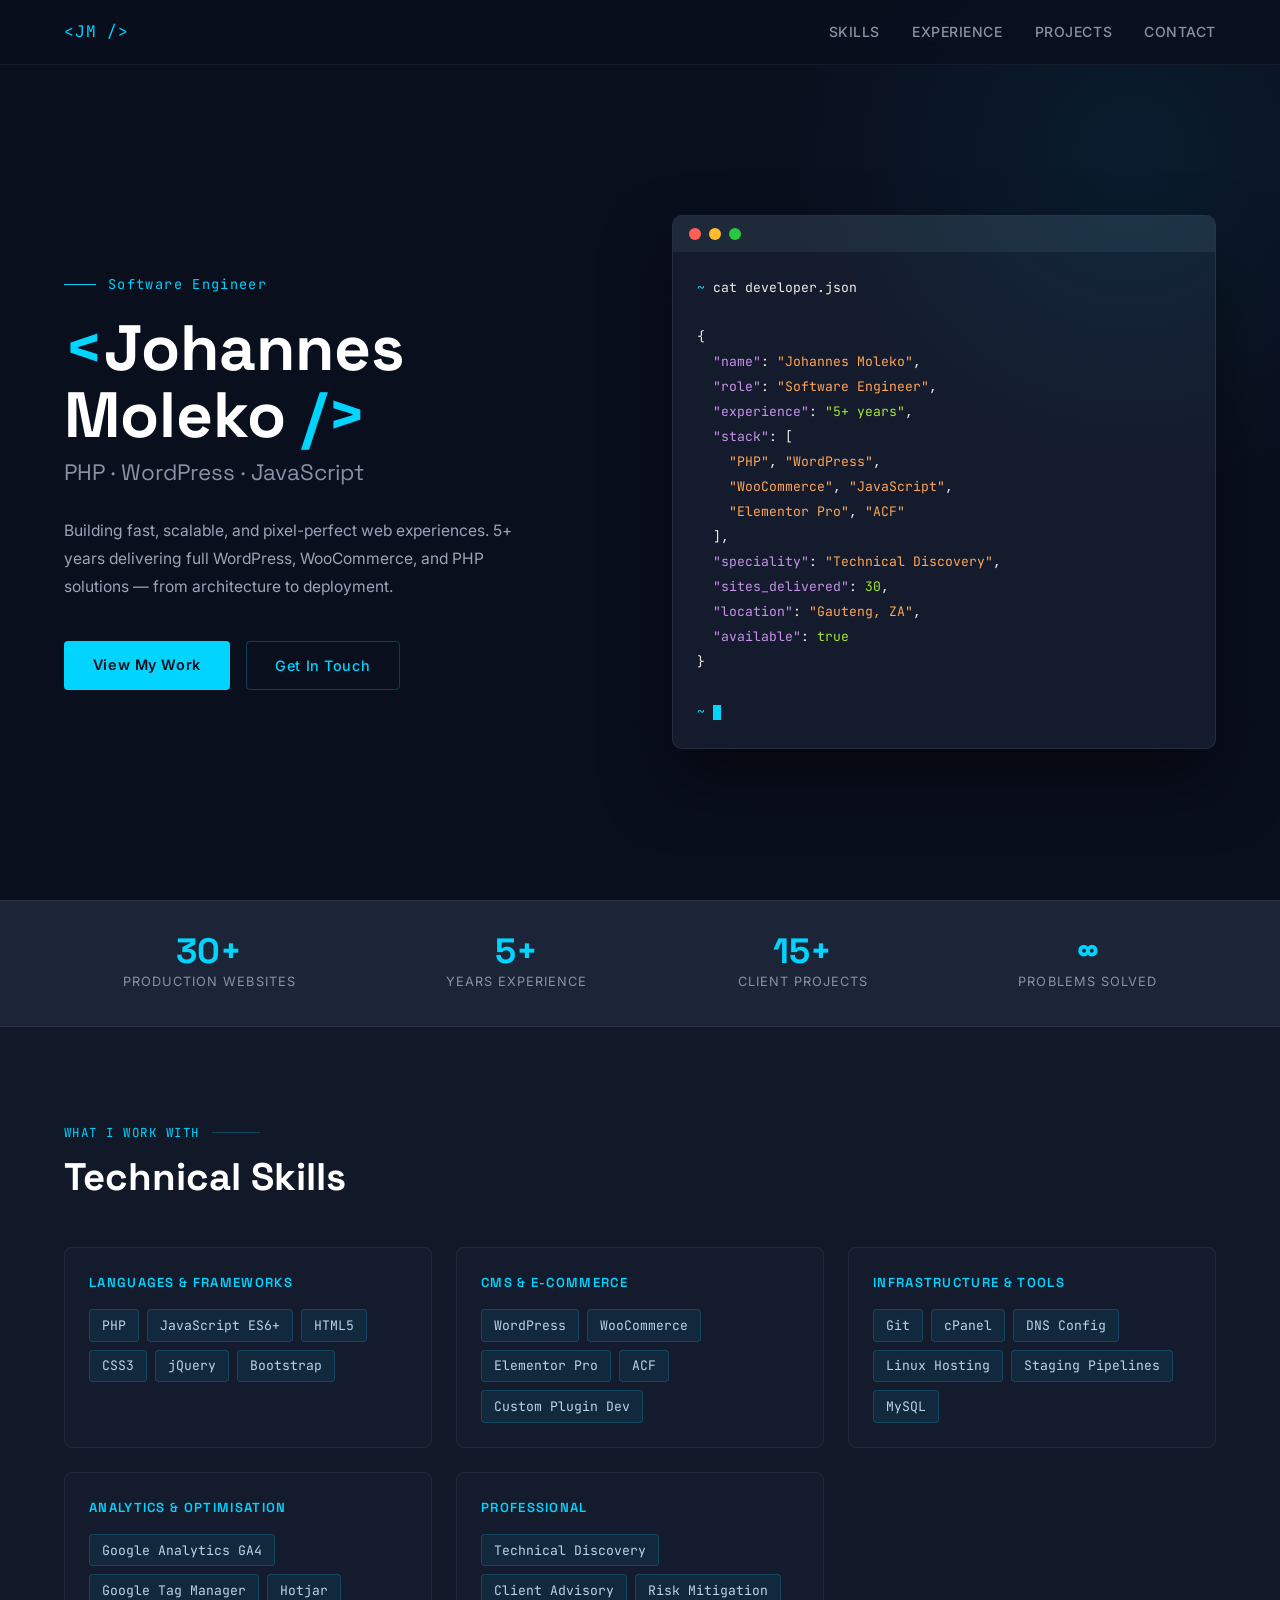
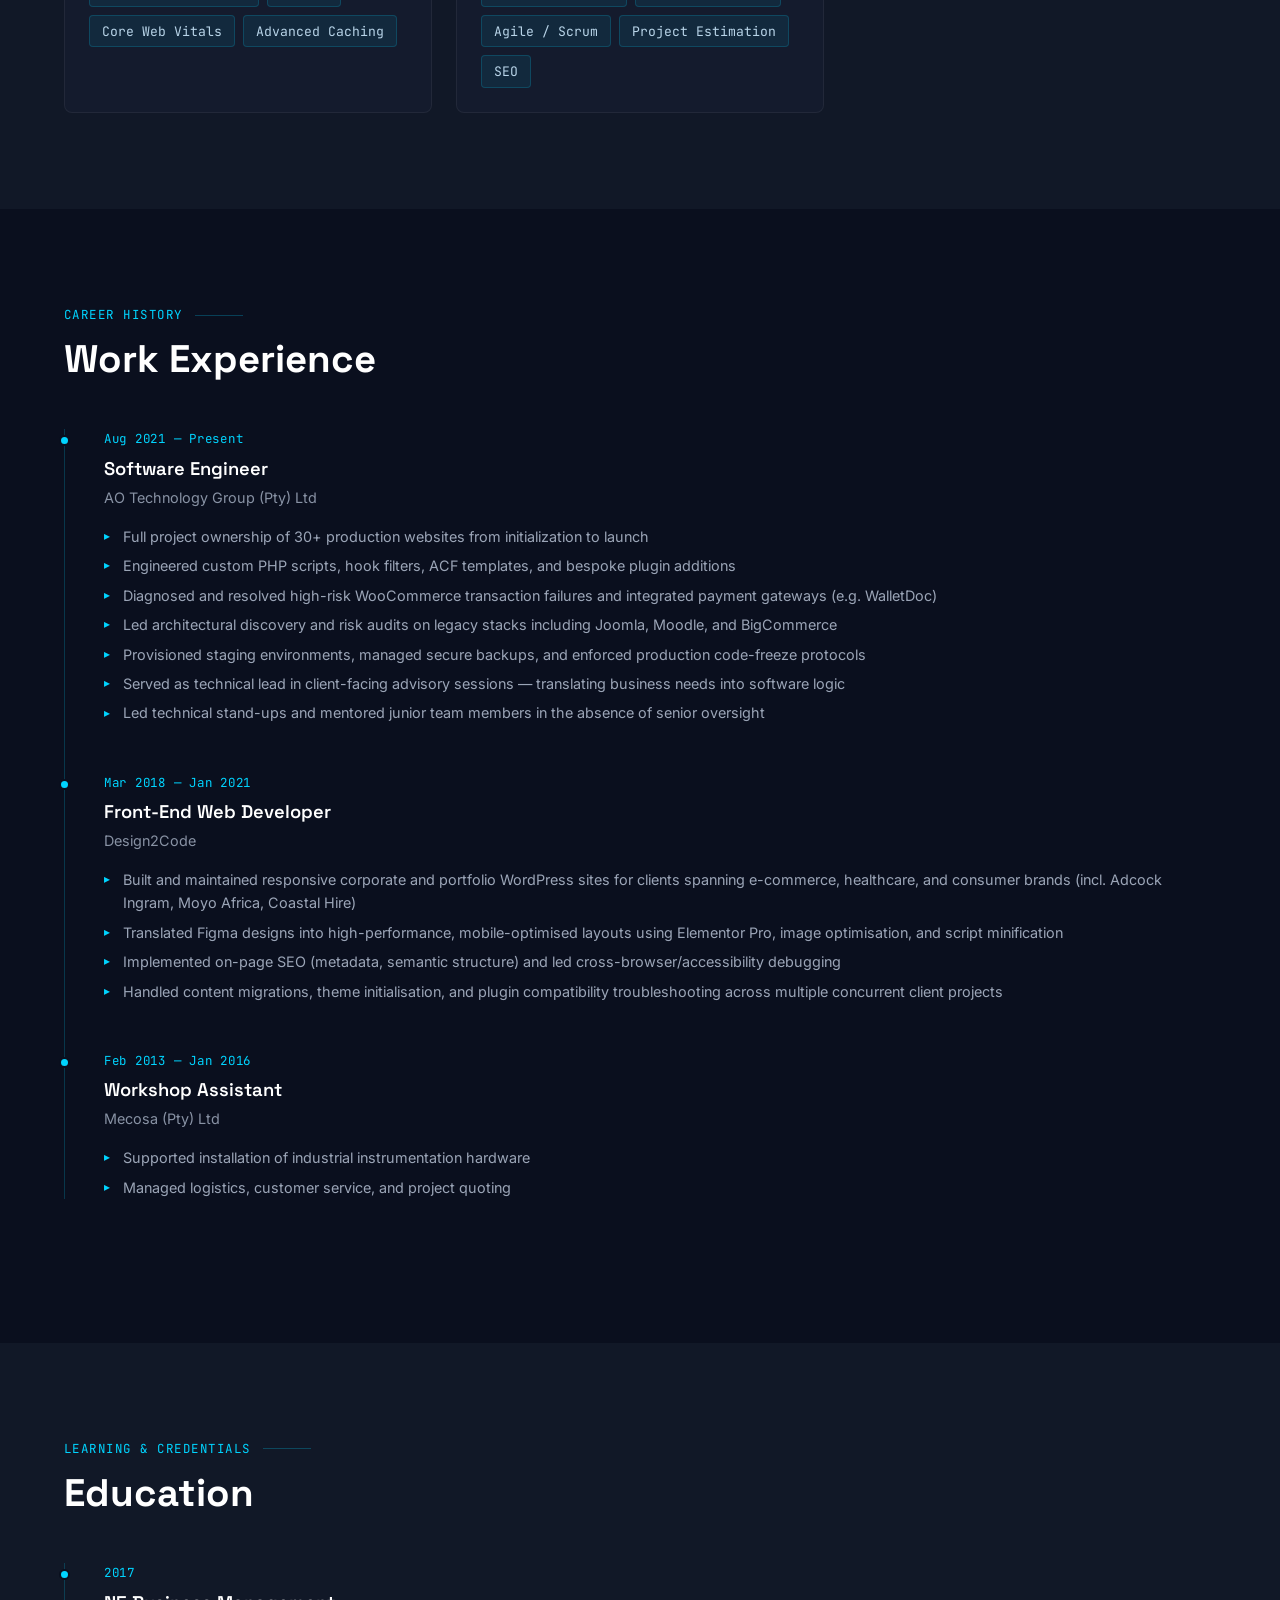
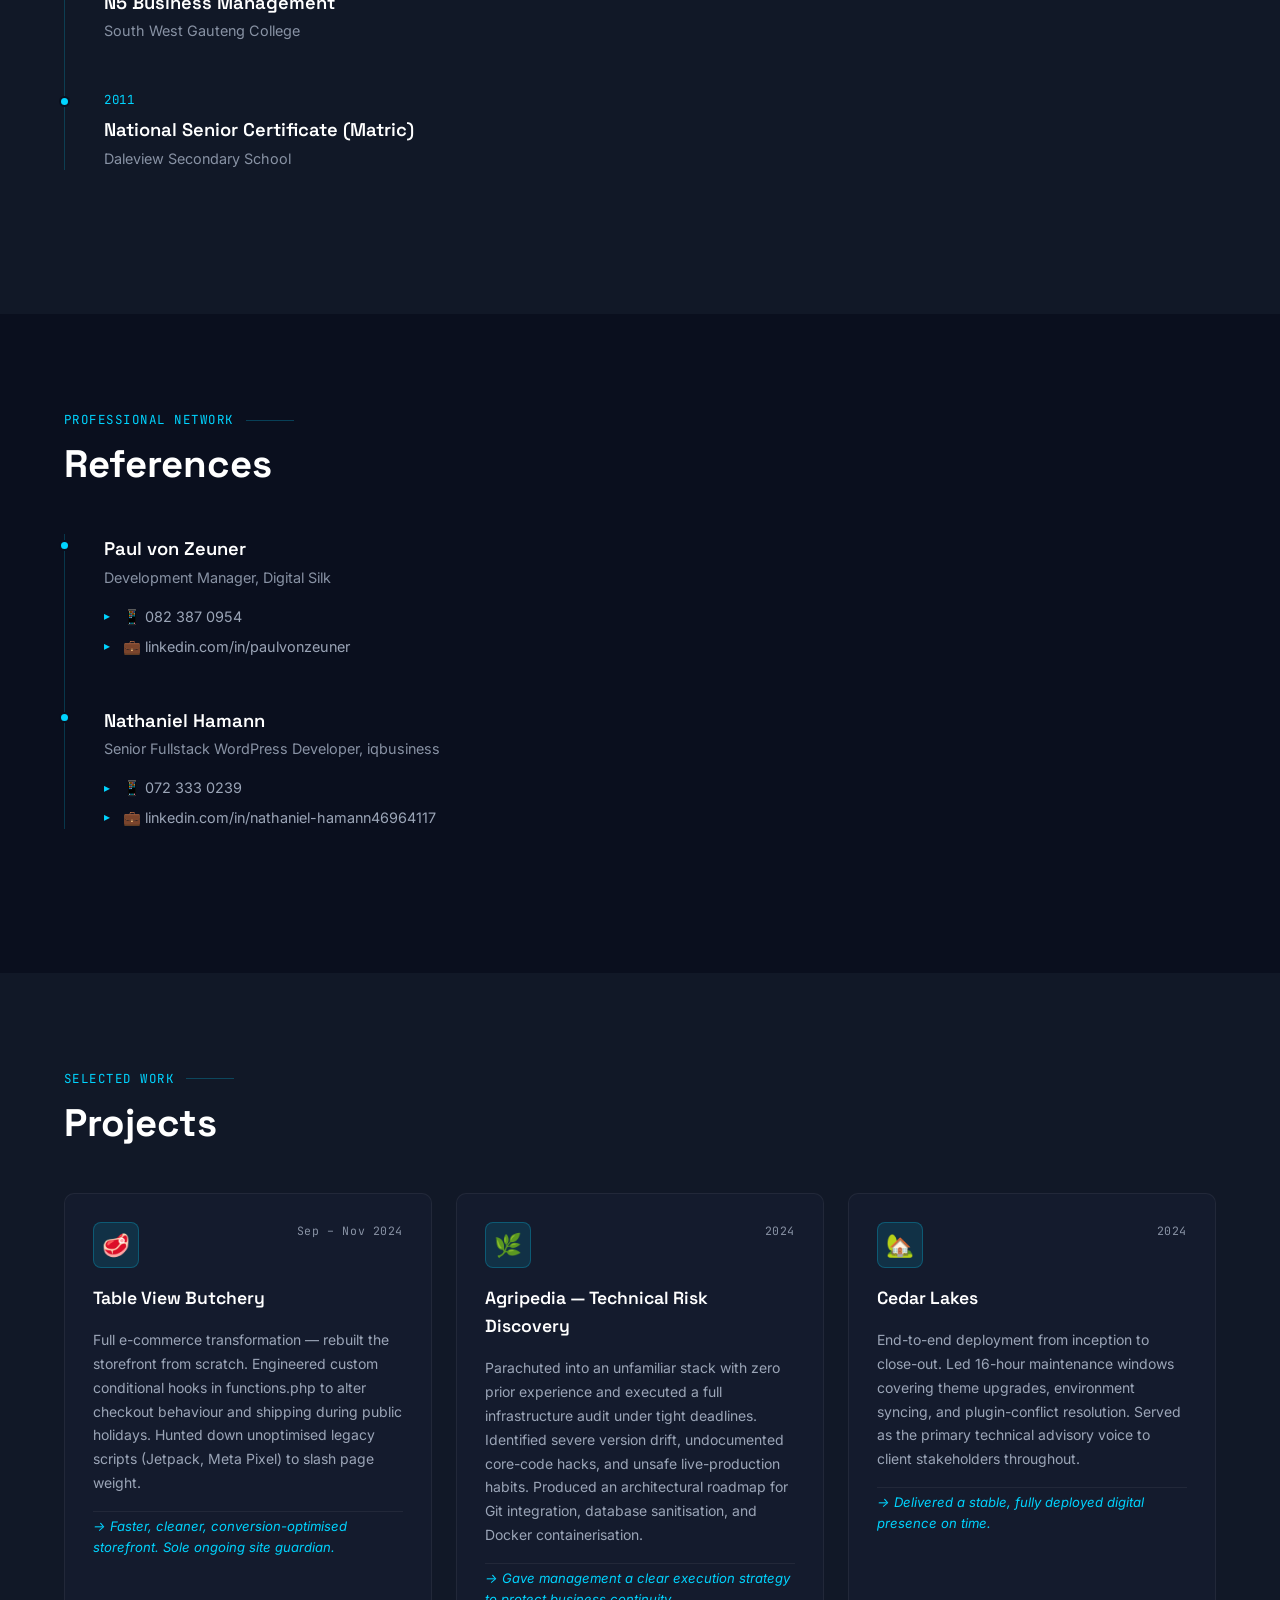
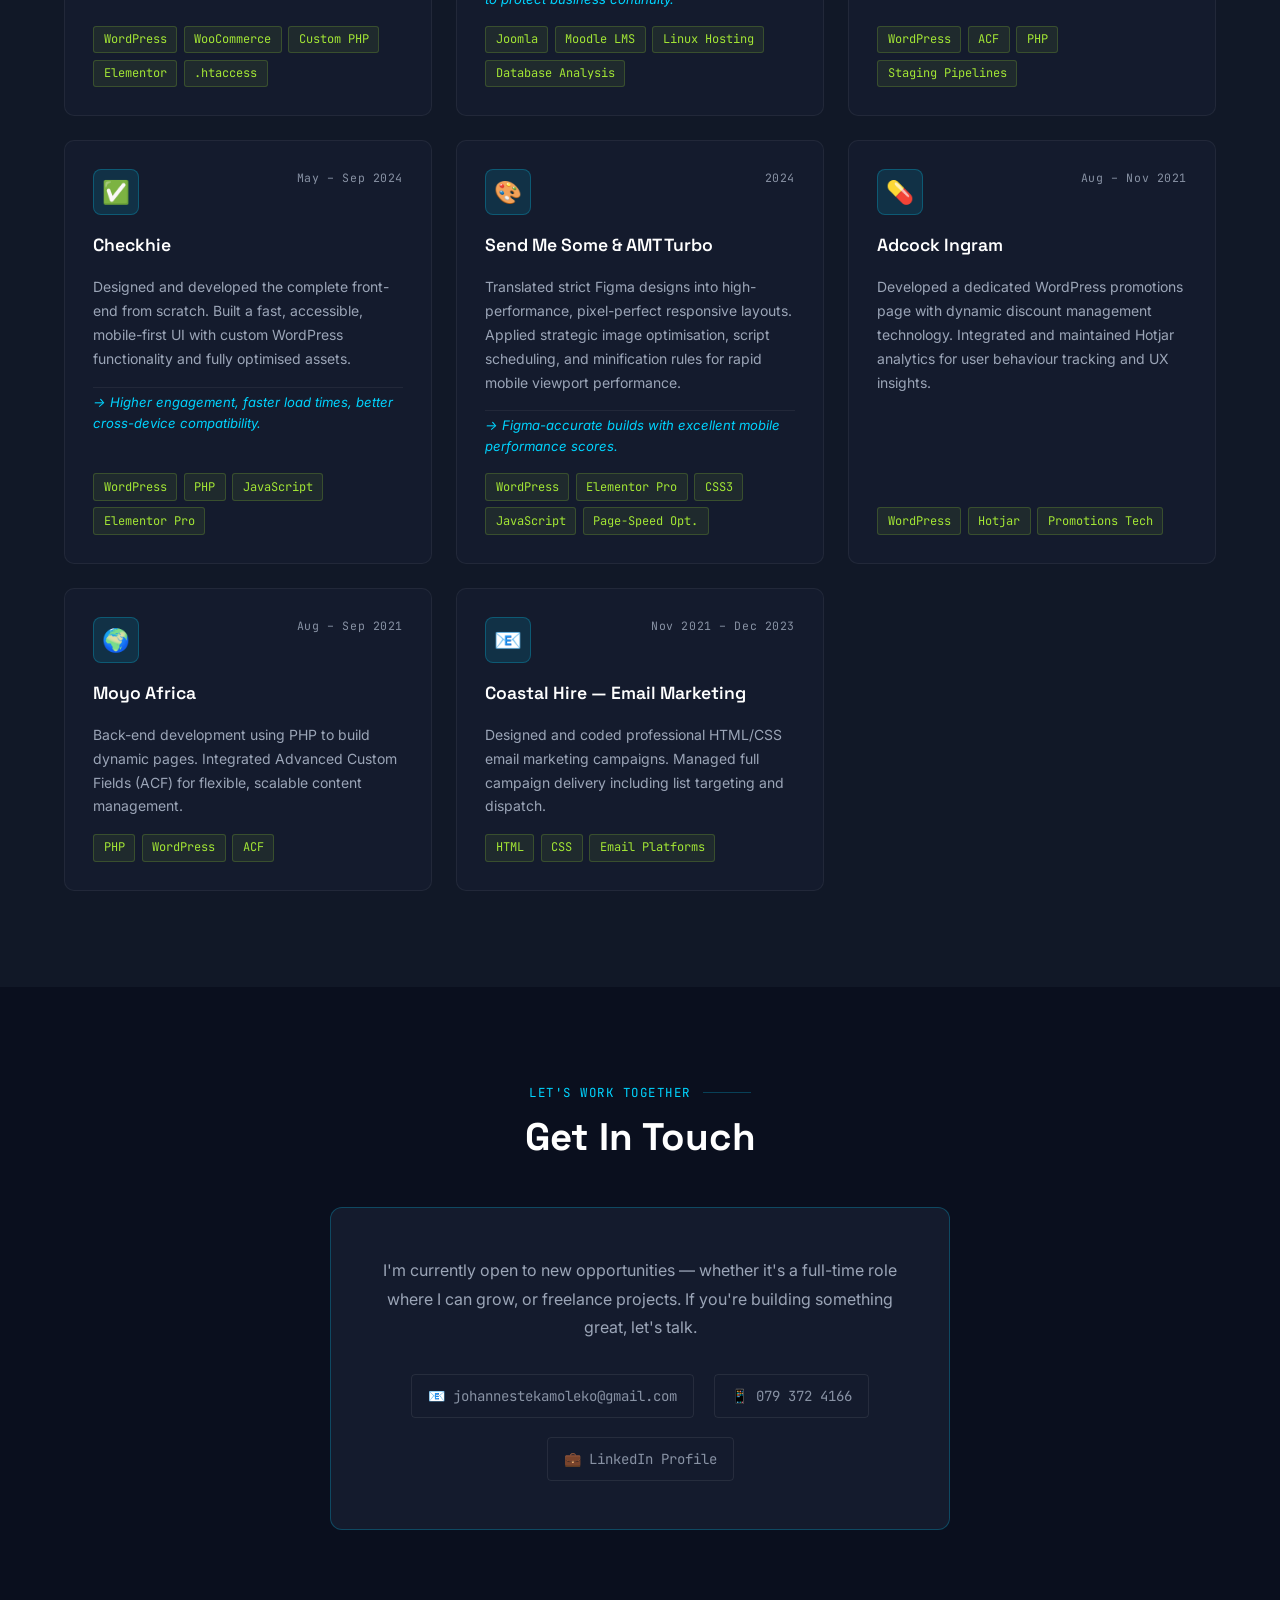
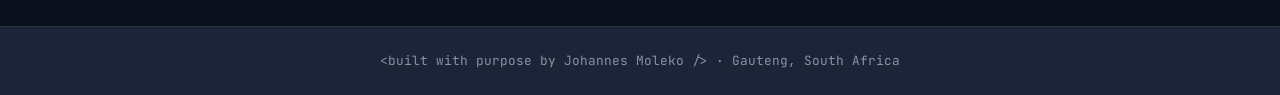
==== JLMOLEKO.html @ c2a25ba6 "Home page" ====
<!DOCTYPE html>
<html lang="en">
<head>
<meta charset="UTF-8">
<meta name="viewport" content="width=device-width, initial-scale=1.0">
<title>Johannes Moleko — Software Engineer</title>
<link href="https://fonts.googleapis.com/css2?family=Space+Grotesk:wght@300;400;500;600;700&family=Inter:wght@300;400;500&family=JetBrains+Mono:wght@400;500&display=swap" rel="stylesheet">
<style>
  *, *::before, *::after { box-sizing: border-box; margin: 0; padding: 0; }

  :root {
    --navy: #0A0F1E;
    --navy-mid: #111827;
    --navy-light: #1C2538;
    --cyan: #00D4FF;
    --cyan-dim: rgba(0,212,255,0.12);
    --cyan-border: rgba(0,212,255,0.25);
    --cream: #F0EDE6;
    --slate: #8892A4;
    --white: #ffffff;
    --card-bg: #141B2D;
  }

  html { scroll-behavior: smooth; }

  body {
    background: var(--navy);
    color: var(--cream);
    font-family: 'Inter', sans-serif;
    font-size: 16px;
    line-height: 1.6;
    overflow-x: hidden;
  }

  /* NAV */
  nav {
    position: fixed; top: 0; left: 0; right: 0; z-index: 100;
    display: flex; justify-content: space-between; align-items: center;
    padding: 1.2rem 5%;
    background: rgba(10,15,30,0.85);
    backdrop-filter: blur(12px);
    border-bottom: 1px solid rgba(255,255,255,0.05);
  }
  .nav-logo {
    font-family: 'JetBrains Mono', monospace;
    font-size: 1rem; color: var(--cyan);
    text-decoration: none; letter-spacing: 0.05em;
  }
  .nav-links { display: flex; gap: 2rem; list-style: none; }
  .nav-links a {
    color: var(--slate); text-decoration: none; font-size: 0.875rem;
    font-weight: 500; letter-spacing: 0.04em; text-transform: uppercase;
    transition: color 0.2s;
  }
  .nav-links a:hover { color: var(--cyan); }

  /* HERO */
  .hero {
    min-height: 100vh;
    display: flex; align-items: center;
    padding: 8rem 5% 4rem;
    position: relative; overflow: hidden;
  }
  .hero::before {
    content: '';
    position: absolute; top: -200px; right: -200px;
    width: 700px; height: 700px;
    background: radial-gradient(circle, rgba(0,212,255,0.07) 0%, transparent 70%);
    pointer-events: none;
  }
  .hero-grid {
    display: grid; grid-template-columns: 1fr 1fr;
    gap: 4rem; align-items: center; max-width: 1200px; margin: 0 auto; width: 100%;
  }
  .hero-eyebrow {
    font-family: 'JetBrains Mono', monospace;
    font-size: 0.85rem; color: var(--cyan);
    letter-spacing: 0.1em; margin-bottom: 1.2rem;
    display: flex; align-items: center; gap: 0.75rem;
  }
  .hero-eyebrow::before {
    content: ''; display: block;
    width: 32px; height: 1px; background: var(--cyan);
  }
  .hero-name {
    font-family: 'Space Grotesk', sans-serif;
    font-size: clamp(2.5rem, 5vw, 4.5rem);
    font-weight: 700; line-height: 1.05;
    color: var(--white); margin-bottom: 0.5rem;
  }
  .hero-bracket { color: var(--cyan); }
  .hero-title {
    font-family: 'Space Grotesk', sans-serif;
    font-size: clamp(1rem, 2vw, 1.4rem);
    font-weight: 400; color: var(--slate);
    margin-bottom: 1.8rem; line-height: 1.4;
  }
  .hero-desc {
    color: #9BA5B7; font-size: 0.975rem;
    line-height: 1.8; margin-bottom: 2.5rem; max-width: 480px;
  }
  .hero-cta { display: flex; gap: 1rem; flex-wrap: wrap; }
  .btn-primary {
    background: var(--cyan); color: var(--navy);
    padding: 0.75rem 1.8rem; border-radius: 4px;
    font-weight: 600; font-size: 0.9rem;
    text-decoration: none; letter-spacing: 0.04em;
    transition: opacity 0.2s, transform 0.2s;
    display: inline-block;
  }
  .btn-primary:hover { opacity: 0.88; transform: translateY(-2px); }
  .btn-outline {
    border: 1px solid var(--cyan-border); color: var(--cyan);
    padding: 0.75rem 1.8rem; border-radius: 4px;
    font-weight: 500; font-size: 0.9rem;
    text-decoration: none; letter-spacing: 0.04em;
    transition: background 0.2s, transform 0.2s;
    display: inline-block;
  }
  .btn-outline:hover { background: var(--cyan-dim); transform: translateY(-2px); }

  /* Terminal card */
  .terminal {
    background: var(--card-bg);
    border: 1px solid rgba(255,255,255,0.08);
    border-radius: 10px; overflow: hidden;
    box-shadow: 0 32px 64px rgba(0,0,0,0.5);
  }
  .terminal-bar {
    background: #1E2A3A; padding: 0.75rem 1rem;
    display: flex; align-items: center; gap: 0.5rem;
  }
  .dot { width: 12px; height: 12px; border-radius: 50%; }
  .dot-red { background: #FF5F57; }
  .dot-yellow { background: #FEBC2E; }
  .dot-green { background: #28C840; }
  .terminal-body {
    padding: 1.5rem;
    font-family: 'JetBrains Mono', monospace;
    font-size: 0.82rem; line-height: 1.9;
  }
  .t-prompt { color: var(--cyan); }
  .t-cmd { color: var(--cream); }
  .t-key { color: #C792EA; }
  .t-val { color: #A3E635; }
  .t-str { color: #FFA657; }
  .t-comment { color: var(--slate); }
  .cursor {
    display: inline-block; width: 8px; height: 1.1em;
    background: var(--cyan); vertical-align: text-bottom;
    animation: blink 1.1s step-end infinite;
  }
  @keyframes blink { 50% { opacity: 0; } }

  /* STATS BAR */
  .stats-bar {
    background: var(--navy-light);
    border-top: 1px solid rgba(255,255,255,0.05);
    border-bottom: 1px solid rgba(255,255,255,0.05);
    padding: 2rem 5%;
  }
  .stats-inner {
    max-width: 1200px; margin: 0 auto;
    display: flex; justify-content: space-around; flex-wrap: wrap; gap: 2rem;
  }
  .stat { text-align: center; }
  .stat-num {
    font-family: 'Space Grotesk', sans-serif;
    font-size: 2.2rem; font-weight: 700; color: var(--cyan);
    display: block; line-height: 1;
  }
  .stat-label {
    font-size: 0.8rem; color: var(--slate);
    text-transform: uppercase; letter-spacing: 0.08em;
    margin-top: 0.3rem;
  }

  /* SECTION COMMON */
  section { padding: 6rem 5%; }
  .section-inner { max-width: 1200px; margin: 0 auto; }
  .section-label {
    font-family: 'JetBrains Mono', monospace;
    font-size: 0.78rem; color: var(--cyan);
    letter-spacing: 0.12em; text-transform: uppercase;
    display: flex; align-items: center; gap: 0.75rem;
    margin-bottom: 0.75rem;
  }
  .section-label::after {
    content: ''; flex: 1; max-width: 48px;
    height: 1px; background: var(--cyan-border);
  }
  .section-title {
    font-family: 'Space Grotesk', sans-serif;
    font-size: clamp(1.8rem, 3vw, 2.6rem);
    font-weight: 700; color: var(--white);
    margin-bottom: 3rem; line-height: 1.15;
  }

  /* SKILLS */
  .skills-section { background: var(--navy-mid); }
  .skills-grid {
    display: grid; grid-template-columns: repeat(auto-fit, minmax(280px, 1fr));
    gap: 1.5rem;
  }
  .skill-group {
    background: var(--card-bg);
    border: 1px solid rgba(255,255,255,0.06);
    border-radius: 8px; padding: 1.5rem;
    transition: border-color 0.2s;
  }
  .skill-group:hover { border-color: var(--cyan-border); }
  .skill-group-title {
    font-family: 'Space Grotesk', sans-serif;
    font-size: 0.82rem; font-weight: 600;
    color: var(--cyan); text-transform: uppercase;
    letter-spacing: 0.1em; margin-bottom: 1rem;
  }
  .skill-tags { display: flex; flex-wrap: wrap; gap: 0.5rem; }
  .tag {
    background: rgba(0,212,255,0.08);
    border: 1px solid rgba(0,212,255,0.18);
    color: #B8D4E8; padding: 0.3rem 0.75rem;
    border-radius: 4px; font-size: 0.82rem;
    font-family: 'JetBrains Mono', monospace;
  }

  /* EXPERIENCE */
  .timeline { position: relative; }
  .timeline::before {
    content: ''; position: absolute;
    left: 0; top: 0; bottom: 0;
    width: 1px; background: rgba(0,212,255,0.2);
  }
  .timeline-item {
    padding-left: 2.5rem; margin-bottom: 3rem; position: relative;
  }
  .timeline-item::before {
    content: ''; position: absolute; left: -5px; top: 6px;
    width: 11px; height: 11px; border-radius: 50%;
    background: var(--cyan); border: 2px solid var(--navy);
  }
  .timeline-period {
    font-family: 'JetBrains Mono', monospace;
    font-size: 0.78rem; color: var(--cyan);
    letter-spacing: 0.06em; margin-bottom: 0.3rem;
  }
  .timeline-role {
    font-family: 'Space Grotesk', sans-serif;
    font-size: 1.15rem; font-weight: 600;
    color: var(--white); margin-bottom: 0.15rem;
  }
  .timeline-company {
    font-size: 0.9rem; color: var(--slate); margin-bottom: 1rem;
  }
  .timeline-list {
    list-style: none; display: flex; flex-direction: column; gap: 0.4rem;
  }
  .timeline-list li {
    font-size: 0.9rem; color: #9BA5B7;
    padding-left: 1.2rem; position: relative;
  }
  .timeline-list li::before {
    content: '▸'; position: absolute; left: 0;
    color: var(--cyan); font-size: 0.75rem; top: 0.1em;
  }

  /* PROJECTS */
  .projects-section { background: var(--navy-mid); }
  .projects-grid {
    display: grid; grid-template-columns: repeat(auto-fill, minmax(340px, 1fr));
    gap: 1.5rem;
  }
  .project-card {
    background: var(--card-bg);
    border: 1px solid rgba(255,255,255,0.06);
    border-radius: 10px; padding: 1.75rem;
    display: flex; flex-direction: column; gap: 1rem;
    transition: border-color 0.25s, transform 0.25s;
  }
  .project-card:hover { border-color: var(--cyan-border); transform: translateY(-4px); }
  .project-header { display: flex; justify-content: space-between; align-items: flex-start; }
  .project-icon {
    font-size: 1.4rem; background: var(--cyan-dim);
    border: 1px solid var(--cyan-border);
    width: 46px; height: 46px; border-radius: 8px;
    display: flex; align-items: center; justify-content: center;
  }
  .project-period {
    font-family: 'JetBrains Mono', monospace;
    font-size: 0.72rem; color: var(--slate);
    letter-spacing: 0.05em; text-align: right;
  }
  .project-name {
    font-family: 'Space Grotesk', sans-serif;
    font-size: 1.1rem; font-weight: 600; color: var(--white);
  }
  .project-desc { font-size: 0.875rem; color: #9BA5B7; line-height: 1.7; }
  .project-impact {
    font-size: 0.82rem; color: var(--cyan);
    font-style: italic; padding-top: 0.25rem;
    border-top: 1px solid rgba(255,255,255,0.06);
  }
  .project-stack { display: flex; flex-wrap: wrap; gap: 0.4rem; margin-top: auto; }
  .stack-tag {
    background: rgba(163,230,53,0.08); border: 1px solid rgba(163,230,53,0.2);
    color: #A3E635; padding: 0.2rem 0.6rem;
    border-radius: 3px; font-size: 0.75rem;
    font-family: 'JetBrains Mono', monospace;
  }

  /* CONTACT */
  .contact-section { text-align: center; }
  .contact-card {
    max-width: 620px; margin: 0 auto;
    background: var(--card-bg);
    border: 1px solid var(--cyan-border);
    border-radius: 12px; padding: 3rem 2.5rem;
  }
  .contact-card p { color: #9BA5B7; margin-bottom: 2rem; line-height: 1.8; }
  .contact-links { display: flex; justify-content: center; gap: 1.2rem; flex-wrap: wrap; }
  .contact-link {
    display: flex; align-items: center; gap: 0.5rem;
    color: var(--slate); text-decoration: none;
    font-size: 0.875rem; font-family: 'JetBrains Mono', monospace;
    padding: 0.6rem 1rem; border-radius: 4px;
    border: 1px solid rgba(255,255,255,0.08);
    transition: color 0.2s, border-color 0.2s;
  }
  .contact-link:hover { color: var(--cyan); border-color: var(--cyan-border); }

  /* FOOTER */
  footer {
    background: var(--navy-light);
    border-top: 1px solid rgba(255,255,255,0.05);
    padding: 1.5rem 5%; text-align: center;
    font-size: 0.8rem; color: var(--slate);
    font-family: 'JetBrains Mono', monospace;
  }

  /* RESPONSIVE */
  @media (max-width: 768px) {
    .hero-grid { grid-template-columns: 1fr; gap: 3rem; }
    .terminal { display: none; }
    .nav-links { display: none; }
    .projects-grid { grid-template-columns: 1fr; }
    section { padding: 4rem 5%; }
  }
</style>
</head>
<body>

<nav>
  <a href="#" class="nav-logo">&lt;JM /&gt;</a>
  <ul class="nav-links">
    <li><a href="#skills">Skills</a></li>
    <li><a href="#experience">Experience</a></li>
    <li><a href="#projects">Projects</a></li>
    <li><a href="#contact">Contact</a></li>
  </ul>
</nav>

<!-- HERO -->
<section class="hero" id="home">
  <div class="hero-grid">
    <div>
      <div class="hero-eyebrow">Software Engineer</div>
      <h1 class="hero-name">
        <span class="hero-bracket">&lt;</span>Johannes<br>Moleko<span class="hero-bracket"> /&gt;</span>
      </h1>
      <p class="hero-title">PHP · WordPress · JavaScript</p>
      <p class="hero-desc">
        Building fast, scalable, and pixel-perfect web experiences. 
        5+ years delivering full WordPress, WooCommerce, and PHP solutions — 
        from architecture to deployment.
      </p>
      <div class="hero-cta">
        <a href="#projects" class="btn-primary">View My Work</a>
        <a href="#contact" class="btn-outline">Get In Touch</a>
      </div>
    </div>
    <div class="terminal">
      <div class="terminal-bar">
        <div class="dot dot-red"></div>
        <div class="dot dot-yellow"></div>
        <div class="dot dot-green"></div>
      </div>
      <div class="terminal-body">
        <div><span class="t-prompt">~</span> <span class="t-cmd">cat developer.json</span></div>
        <div>&nbsp;</div>
        <div>{</div>
        <div>&nbsp;&nbsp;<span class="t-key">"name"</span>: <span class="t-str">"Johannes Moleko"</span>,</div>
        <div>&nbsp;&nbsp;<span class="t-key">"role"</span>: <span class="t-str">"Software Engineer"</span>,</div>
        <div>&nbsp;&nbsp;<span class="t-key">"experience"</span>: <span class="t-val">"5+ years"</span>,</div>
        <div>&nbsp;&nbsp;<span class="t-key">"stack"</span>: [</div>
        <div>&nbsp;&nbsp;&nbsp;&nbsp;<span class="t-str">"PHP"</span>, <span class="t-str">"WordPress"</span>,</div>
        <div>&nbsp;&nbsp;&nbsp;&nbsp;<span class="t-str">"WooCommerce"</span>, <span class="t-str">"JavaScript"</span>,</div>
        <div>&nbsp;&nbsp;&nbsp;&nbsp;<span class="t-str">"Elementor Pro"</span>, <span class="t-str">"ACF"</span></div>
        <div>&nbsp;&nbsp;],</div>
        <div>&nbsp;&nbsp;<span class="t-key">"speciality"</span>: <span class="t-str">"Technical Discovery"</span>,</div>
        <div>&nbsp;&nbsp;<span class="t-key">"sites_delivered"</span>: <span class="t-val">30</span>,</div>
        <div>&nbsp;&nbsp;<span class="t-key">"location"</span>: <span class="t-str">"Gauteng, ZA"</span>,</div>
        <div>&nbsp;&nbsp;<span class="t-key">"available"</span>: <span class="t-val">true</span></div>
        <div>}</div>
        <div>&nbsp;</div>
        <div><span class="t-prompt">~</span> <span class="cursor"></span></div>
      </div>
    </div>
  </div>
</section>

<!-- STATS -->
<div class="stats-bar">
  <div class="stats-inner">
    <div class="stat">
      <span class="stat-num">30+</span>
      <span class="stat-label">Production Websites</span>
    </div>
    <div class="stat">
      <span class="stat-num">5+</span>
      <span class="stat-label">Years Experience</span>
    </div>
    <div class="stat">
      <span class="stat-num">15+</span>
      <span class="stat-label">Client Projects</span>
    </div>
    <div class="stat">
      <span class="stat-num">∞</span>
      <span class="stat-label">Problems Solved</span>
    </div>
  </div>
</div>

<!-- SKILLS -->
<section class="skills-section" id="skills">
  <div class="section-inner">
    <div class="section-label">What I work with</div>
    <h2 class="section-title">Technical Skills</h2>
    <div class="skills-grid">
      <div class="skill-group">
        <div class="skill-group-title">Languages & Frameworks</div>
        <div class="skill-tags">
          <span class="tag">PHP</span>
          <span class="tag">JavaScript ES6+</span>
          <span class="tag">HTML5</span>
          <span class="tag">CSS3</span>
          <span class="tag">jQuery</span>
          <span class="tag">Bootstrap</span>
        </div>
      </div>
      <div class="skill-group">
        <div class="skill-group-title">CMS & E-commerce</div>
        <div class="skill-tags">
          <span class="tag">WordPress</span>
          <span class="tag">WooCommerce</span>
          <span class="tag">Elementor Pro</span>
          <span class="tag">ACF</span>
          <span class="tag">Custom Plugin Dev</span>
        </div>
      </div>
      <div class="skill-group">
        <div class="skill-group-title">Infrastructure & Tools</div>
        <div class="skill-tags">
          <span class="tag">Git</span>
          <span class="tag">cPanel</span>
          <span class="tag">DNS Config</span>
          <span class="tag">Linux Hosting</span>
          <span class="tag">Staging Pipelines</span>
          <span class="tag">MySQL</span>
        </div>
      </div>
      <div class="skill-group">
        <div class="skill-group-title">Analytics & Optimisation</div>
        <div class="skill-tags">
          <span class="tag">Google Analytics GA4</span>
          <span class="tag">Google Tag Manager</span>
          <span class="tag">Hotjar</span>
          <span class="tag">Core Web Vitals</span>
          <span class="tag">Advanced Caching</span>
        </div>
      </div>
      <div class="skill-group">
        <div class="skill-group-title">Professional</div>
        <div class="skill-tags">
          <span class="tag">Technical Discovery</span>
          <span class="tag">Client Advisory</span>
          <span class="tag">Risk Mitigation</span>
          <span class="tag">Agile / Scrum</span>
          <span class="tag">Project Estimation</span>
          <span class="tag">SEO</span>
        </div>
      </div>
    </div>
  </div>
</section>

<!-- EXPERIENCE -->
<section id="experience">
  <div class="section-inner">
    <div class="section-label">Career history</div>
    <h2 class="section-title">Work Experience</h2>
    <div class="timeline">
      <div class="timeline-item">
        <div class="timeline-period">Aug 2021 — Present</div>
        <div class="timeline-role">Software Engineer</div>
        <div class="timeline-company">AO Technology Group (Pty) Ltd</div>
        <ul class="timeline-list">
          <li>Full project ownership of 30+ production websites from initialization to launch</li>
          <li>Engineered custom PHP scripts, hook filters, ACF templates, and bespoke plugin additions</li>
          <li>Diagnosed and resolved high-risk WooCommerce transaction failures and integrated payment gateways (e.g. WalletDoc)</li>
          <li>Led architectural discovery and risk audits on legacy stacks including Joomla, Moodle, and BigCommerce</li>
          <li>Provisioned staging environments, managed secure backups, and enforced production code-freeze protocols</li>
          <li>Served as technical lead in client-facing advisory sessions — translating business needs into software logic</li>
          <li>Led technical stand-ups and mentored junior team members in the absence of senior oversight</li>
        </ul>
      </div>
      <div class="timeline-item">
        <div class="timeline-period">Mar 2018 — Jan 2021</div>
        <div class="timeline-role">Front-End Web Developer</div>
        <div class="timeline-company">Design2Code</div>
        <ul class="timeline-list">
          <li>Built and maintained responsive corporate and portfolio WordPress sites for clients spanning e-commerce, healthcare, and consumer brands (incl. Adcock Ingram, Moyo Africa, Coastal Hire)</li>
          <li>Translated Figma designs into high-performance, mobile-optimised layouts using Elementor Pro, image optimisation, and script minification</li>
          <li>Implemented on-page SEO (metadata, semantic structure) and led cross-browser/accessibility debugging</li>
          <li>Handled content migrations, theme initialisation, and plugin compatibility troubleshooting across multiple concurrent client projects</li>
        </ul>
      </div>
      <div class="timeline-item">
        <div class="timeline-period">Feb 2013 — Jan 2016</div>
        <div class="timeline-role">Workshop Assistant</div>
        <div class="timeline-company">Mecosa (Pty) Ltd</div>
        <ul class="timeline-list">
          <li>Supported installation of industrial instrumentation hardware</li>
          <li>Managed logistics, customer service, and project quoting</li>
        </ul>
      </div>
    </div>
  </div>
</section>

<!-- EDUCATION -->
<section class="skills-section" id="education">
  <div class="section-inner">
    <div class="section-label">Learning & credentials</div>
    <h2 class="section-title">Education</h2>
    <div class="timeline">
      <div class="timeline-item">
        <div class="timeline-period">2017</div>
        <div class="timeline-role">N5 Business Management</div>
        <div class="timeline-company">South West Gauteng College</div>
      </div>
      <div class="timeline-item">
        <div class="timeline-period">2011</div>
        <div class="timeline-role">National Senior Certificate (Matric)</div>
        <div class="timeline-company">Daleview Secondary School</div>
      </div>
    </div>
  </div>
</section>

<!-- REFERENCES -->
<section id="references">
  <div class="section-inner">
    <div class="section-label">Professional network</div>
    <h2 class="section-title">References</h2>
    <div class="timeline">
      <div class="timeline-item">
        <div class="timeline-role">Paul von Zeuner</div>
        <div class="timeline-company">Development Manager, Digital Silk</div>
        <ul class="timeline-list">
          <li>📱 082 387 0954</li>
          <li>💼 linkedin.com/in/paulvonzeuner</li>
        </ul>
      </div>
      <div class="timeline-item">
        <div class="timeline-role">Nathaniel Hamann</div>
        <div class="timeline-company">Senior Fullstack WordPress Developer, iqbusiness</div>
        <ul class="timeline-list">
          <li>📱 072 333 0239</li>
          <li>💼 linkedin.com/in/nathaniel-hamann46964117</li>
        </ul>
      </div>
    </div>
  </div>
</section>

<!-- PROJECTS -->
<section class="projects-section" id="projects">
  <div class="section-inner">
    <div class="section-label">Selected work</div>
    <h2 class="section-title">Projects</h2>
    <div class="projects-grid">

      <div class="project-card">
        <div class="project-header">
          <div class="project-icon">🥩</div>
          <div class="project-period">Sep – Nov 2024</div>
        </div>
        <div class="project-name">Table View Butchery</div>
        <div class="project-desc">Full e-commerce transformation — rebuilt the storefront from scratch. Engineered custom conditional hooks in functions.php to alter checkout behaviour and shipping during public holidays. Hunted down unoptimised legacy scripts (Jetpack, Meta Pixel) to slash page weight.</div>
        <div class="project-impact">→ Faster, cleaner, conversion-optimised storefront. Sole ongoing site guardian.</div>
        <div class="project-stack">
          <span class="stack-tag">WordPress</span>
          <span class="stack-tag">WooCommerce</span>
          <span class="stack-tag">Custom PHP</span>
          <span class="stack-tag">Elementor</span>
          <span class="stack-tag">.htaccess</span>
        </div>
      </div>

      <div class="project-card">
        <div class="project-header">
          <div class="project-icon">🌿</div>
          <div class="project-period">2024</div>
        </div>
        <div class="project-name">Agripedia — Technical Risk Discovery</div>
        <div class="project-desc">Parachuted into an unfamiliar stack with zero prior experience and executed a full infrastructure audit under tight deadlines. Identified severe version drift, undocumented core-code hacks, and unsafe live-production habits. Produced an architectural roadmap for Git integration, database sanitisation, and Docker containerisation.</div>
        <div class="project-impact">→ Gave management a clear execution strategy to protect business continuity.</div>
        <div class="project-stack">
          <span class="stack-tag">Joomla</span>
          <span class="stack-tag">Moodle LMS</span>
          <span class="stack-tag">Linux Hosting</span>
          <span class="stack-tag">Database Analysis</span>
        </div>
      </div>

      <div class="project-card">
        <div class="project-header">
          <div class="project-icon">🏡</div>
          <div class="project-period">2024</div>
        </div>
        <div class="project-name">Cedar Lakes</div>
        <div class="project-desc">End-to-end deployment from inception to close-out. Led 16-hour maintenance windows covering theme upgrades, environment syncing, and plugin-conflict resolution. Served as the primary technical advisory voice to client stakeholders throughout.</div>
        <div class="project-impact">→ Delivered a stable, fully deployed digital presence on time.</div>
        <div class="project-stack">
          <span class="stack-tag">WordPress</span>
          <span class="stack-tag">ACF</span>
          <span class="stack-tag">PHP</span>
          <span class="stack-tag">Staging Pipelines</span>
        </div>
      </div>

      <div class="project-card">
        <div class="project-header">
          <div class="project-icon">✅</div>
          <div class="project-period">May – Sep 2024</div>
        </div>
        <div class="project-name">Checkhie</div>
        <div class="project-desc">Designed and developed the complete front-end from scratch. Built a fast, accessible, mobile-first UI with custom WordPress functionality and fully optimised assets.</div>
        <div class="project-impact">→ Higher engagement, faster load times, better cross-device compatibility.</div>
        <div class="project-stack">
          <span class="stack-tag">WordPress</span>
          <span class="stack-tag">PHP</span>
          <span class="stack-tag">JavaScript</span>
          <span class="stack-tag">Elementor Pro</span>
        </div>
      </div>

      <div class="project-card">
        <div class="project-header">
          <div class="project-icon">🎨</div>
          <div class="project-period">2024</div>
        </div>
        <div class="project-name">Send Me Some & AMT Turbo</div>
        <div class="project-desc">Translated strict Figma designs into high-performance, pixel-perfect responsive layouts. Applied strategic image optimisation, script scheduling, and minification rules for rapid mobile viewport performance.</div>
        <div class="project-impact">→ Figma-accurate builds with excellent mobile performance scores.</div>
        <div class="project-stack">
          <span class="stack-tag">WordPress</span>
          <span class="stack-tag">Elementor Pro</span>
          <span class="stack-tag">CSS3</span>
          <span class="stack-tag">JavaScript</span>
          <span class="stack-tag">Page-Speed Opt.</span>
        </div>
      </div>

      <div class="project-card">
        <div class="project-header">
          <div class="project-icon">💊</div>
          <div class="project-period">Aug – Nov 2021</div>
        </div>
        <div class="project-name">Adcock Ingram</div>
        <div class="project-desc">Developed a dedicated WordPress promotions page with dynamic discount management technology. Integrated and maintained Hotjar analytics for user behaviour tracking and UX insights.</div>
        <div class="project-stack">
          <span class="stack-tag">WordPress</span>
          <span class="stack-tag">Hotjar</span>
          <span class="stack-tag">Promotions Tech</span>
        </div>
      </div>

      <div class="project-card">
        <div class="project-header">
          <div class="project-icon">🌍</div>
          <div class="project-period">Aug – Sep 2021</div>
        </div>
        <div class="project-name">Moyo Africa</div>
        <div class="project-desc">Back-end development using PHP to build dynamic pages. Integrated Advanced Custom Fields (ACF) for flexible, scalable content management.</div>
        <div class="project-stack">
          <span class="stack-tag">PHP</span>
          <span class="stack-tag">WordPress</span>
          <span class="stack-tag">ACF</span>
        </div>
      </div>

      <div class="project-card">
        <div class="project-header">
          <div class="project-icon">📧</div>
          <div class="project-period">Nov 2021 – Dec 2023</div>
        </div>
        <div class="project-name">Coastal Hire — Email Marketing</div>
        <div class="project-desc">Designed and coded professional HTML/CSS email marketing campaigns. Managed full campaign delivery including list targeting and dispatch.</div>
        <div class="project-stack">
          <span class="stack-tag">HTML</span>
          <span class="stack-tag">CSS</span>
          <span class="stack-tag">Email Platforms</span>
        </div>
      </div>

    </div>
  </div>
</section>

<!-- CONTACT -->
<section class="contact-section" id="contact">
  <div class="section-inner">
    <div class="section-label" style="justify-content: center;">Let's work together</div>
    <h2 class="section-title" style="text-align:center;">Get In Touch</h2>
    <div class="contact-card">
      <p>I'm currently open to new opportunities — whether it's a full-time role where I can grow, or freelance projects. If you're building something great, let's talk.</p>
      <div class="contact-links">
        <a href="mailto:johannestekamoleko@gmail.com" class="contact-link">
          📧 johannestekamoleko@gmail.com
        </a>
        <a href="tel:0793724166" class="contact-link">
          📱 079 372 4166
        </a>
        <a href="https://www.linkedin.com/in/johannes-moleko/" target="_blank" class="contact-link">
          💼 LinkedIn Profile
        </a>
      </div>
    </div>
  </div>
</section>

<footer>
  &lt;built with purpose by Johannes Moleko /&gt; · Gauteng, South Africa
</footer>

</body>
</html>
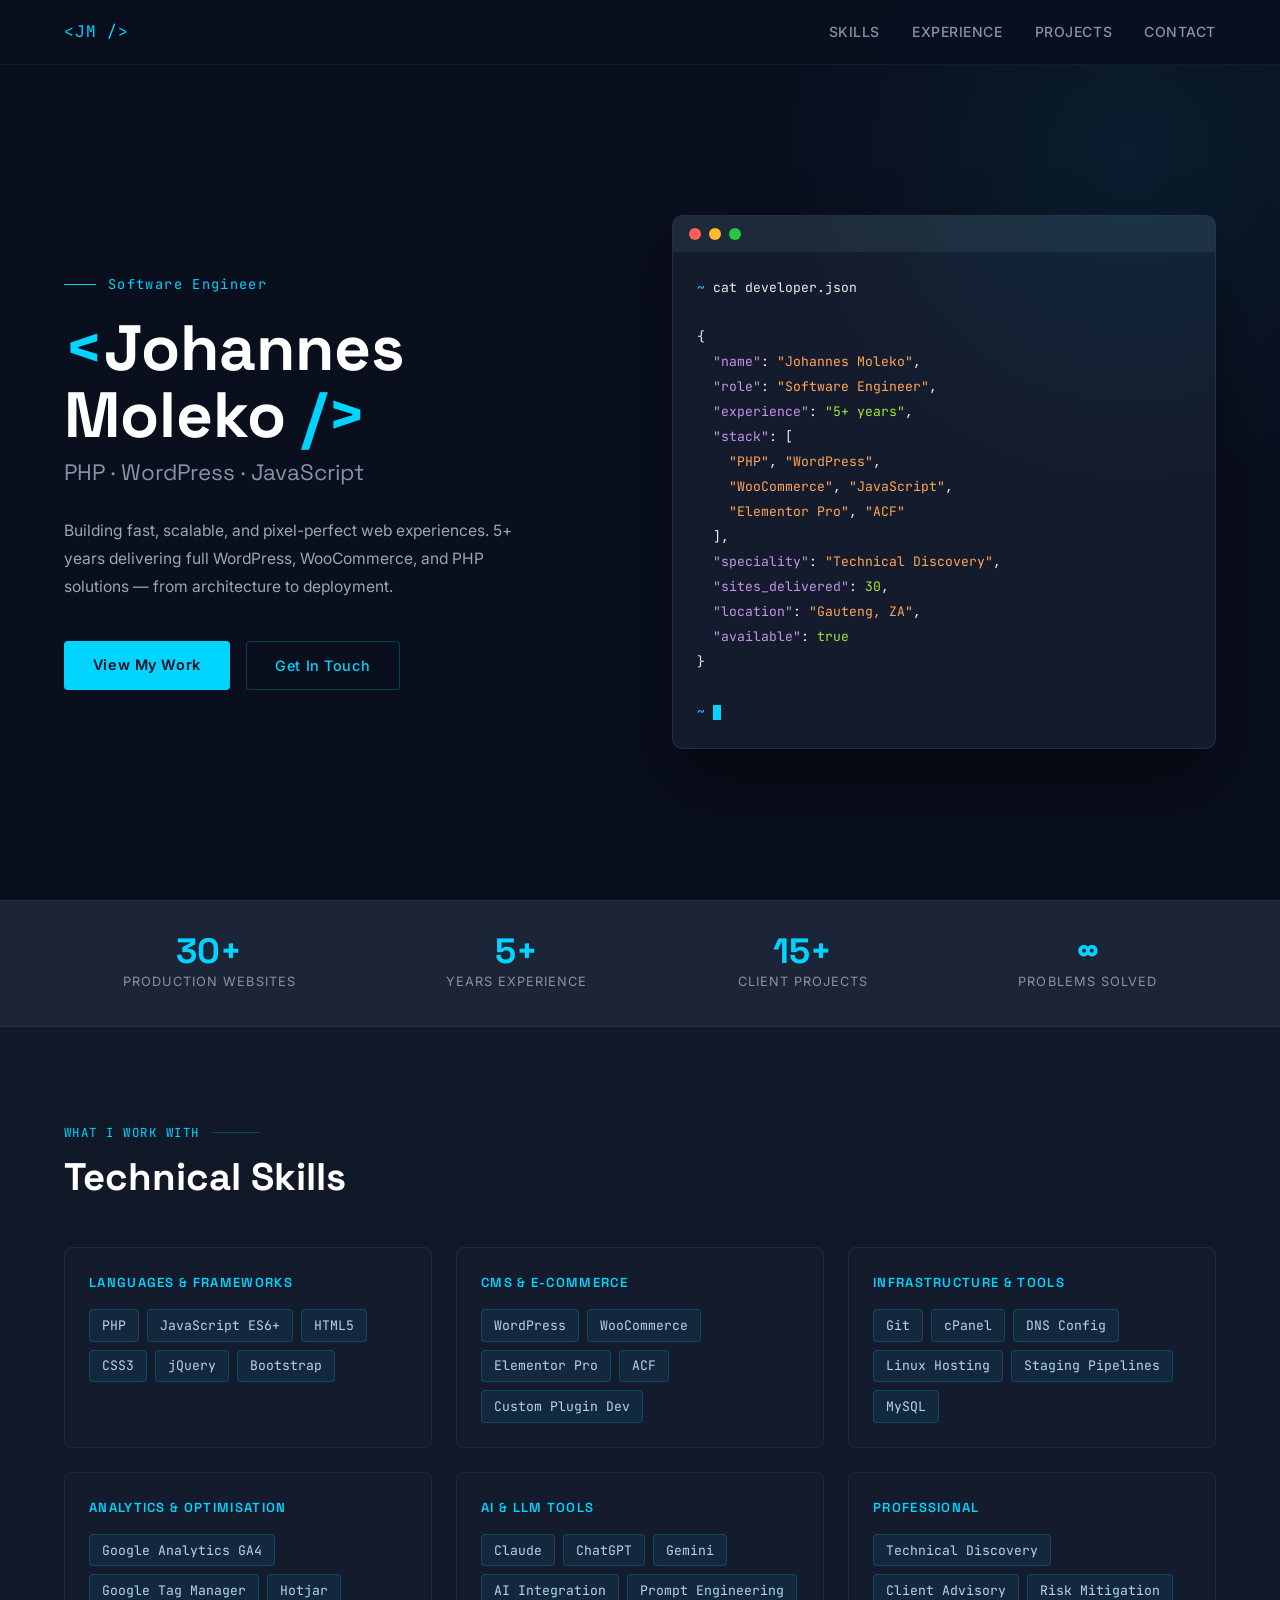
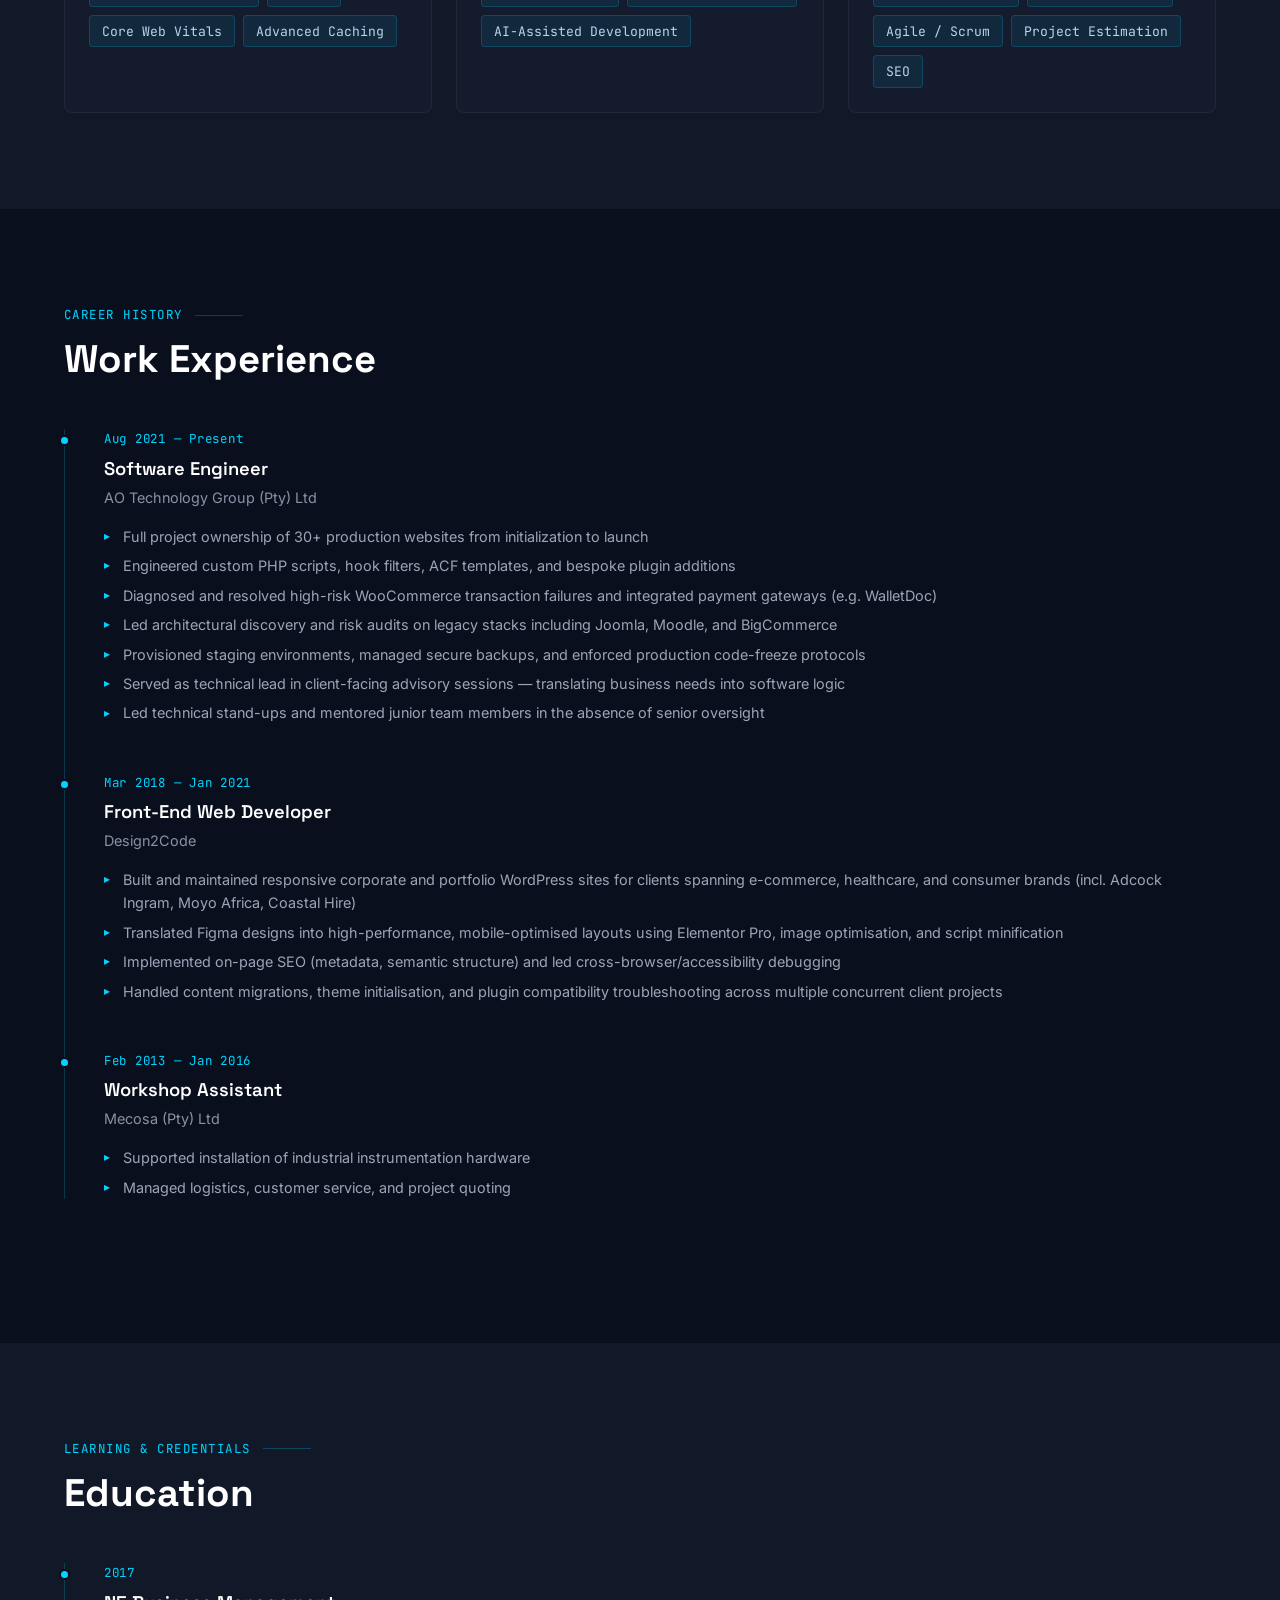
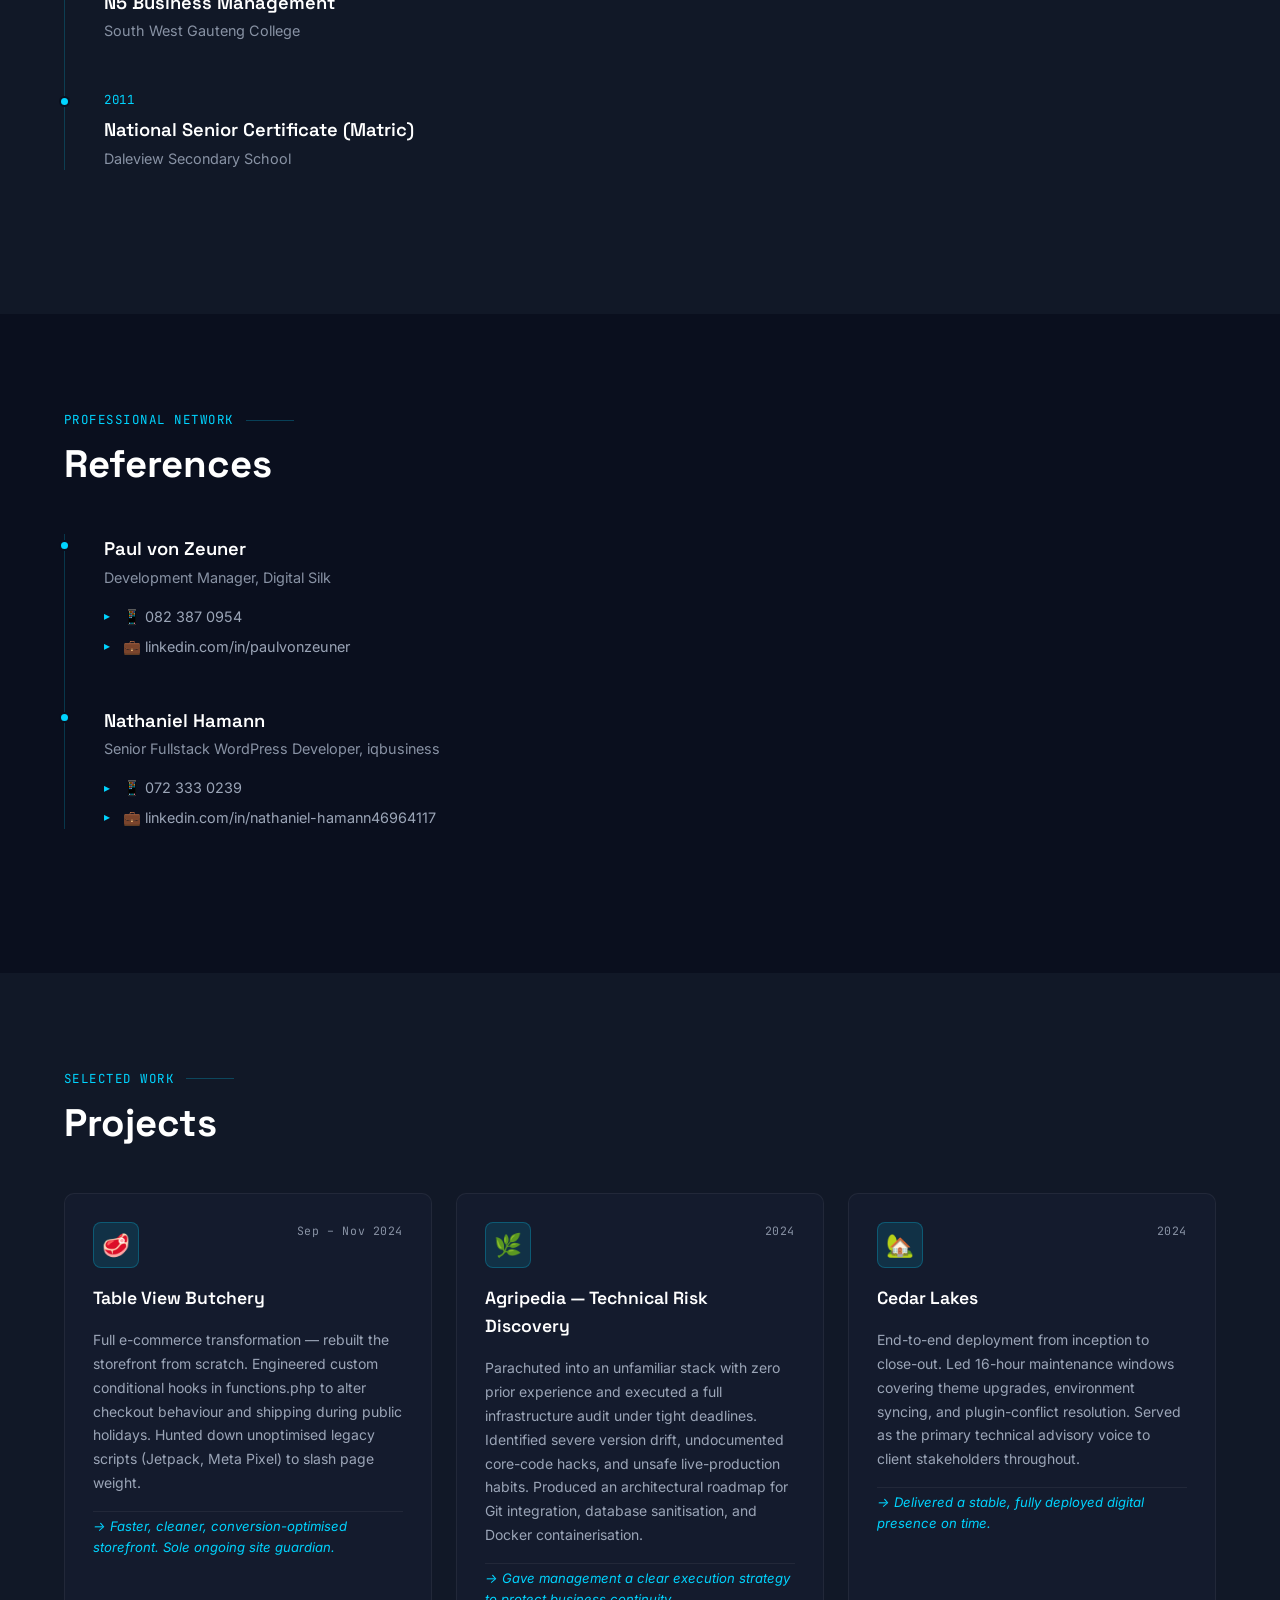
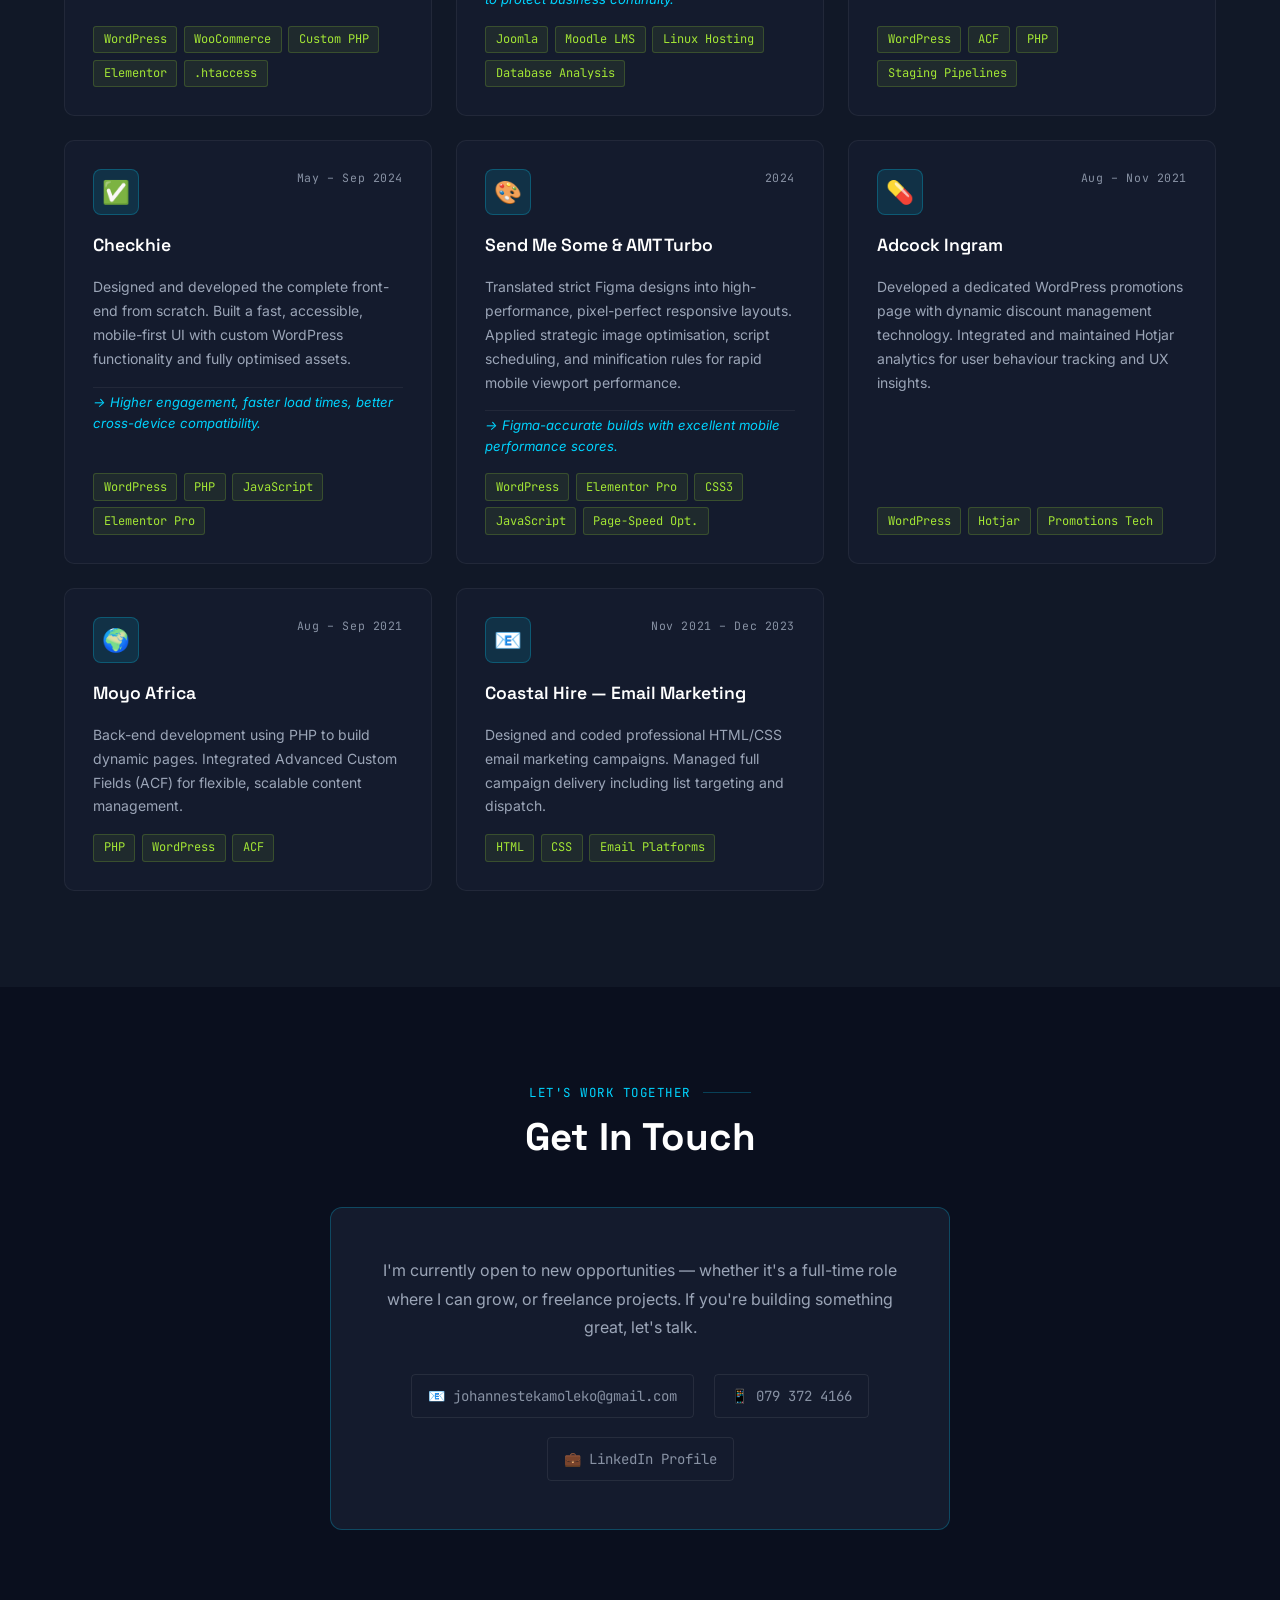
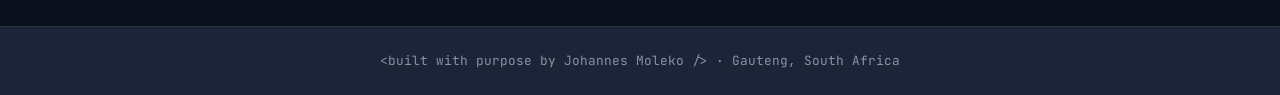
==== commit 89570fed: "Update CV: Add AI tools experience (Claude, ChatGPT, Gemini)" ====
--- a/JLMOLEKO.html
+++ b/JLMOLEKO.html
@@ -479,6 +479,17 @@
         </div>
       </div>
       <div class="skill-group">
+        <div class="skill-group-title">AI & LLM Tools</div>
+        <div class="skill-tags">
+          <span class="tag">Claude</span>
+          <span class="tag">ChatGPT</span>
+          <span class="tag">Gemini</span>
+          <span class="tag">AI Integration</span>
+          <span class="tag">Prompt Engineering</span>
+          <span class="tag">AI-Assisted Development</span>
+        </div>
+      </div>
+      <div class="skill-group">
         <div class="skill-group-title">Professional</div>
         <div class="skill-tags">
           <span class="tag">Technical Discovery</span>
